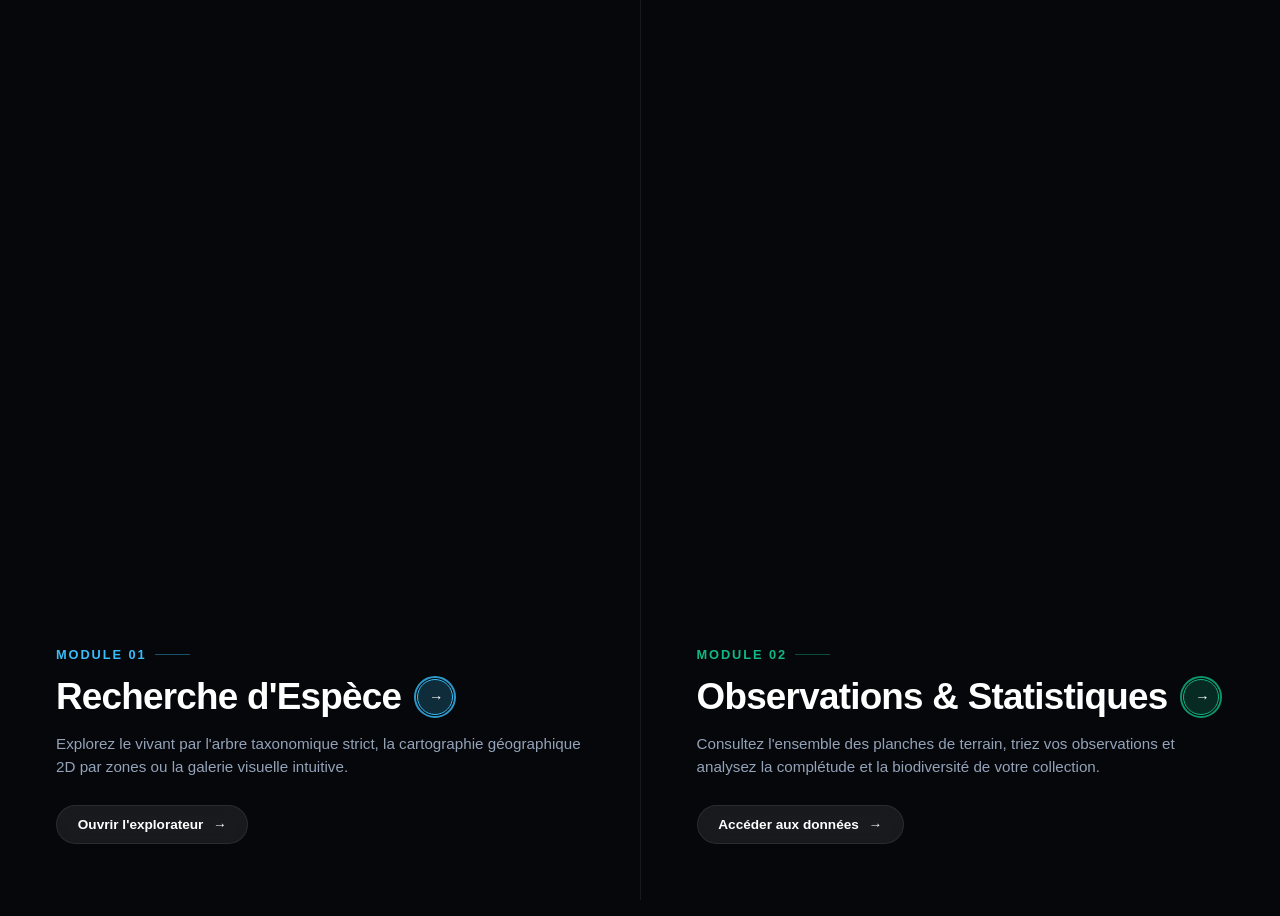
==== testindex.html @ 43d26014 "Create testindex.html" ====
<!DOCTYPE html>
<html lang="fr">
<head>
  <meta charset="UTF-8">
  <meta name="viewport" content="width=device-width, initial-scale=1.0, maximum-scale=1.0, user-scalable=no">
  <title>Observatoire du Vivant • Laboratoire Taxonomique</title>
  <style>
    :root {
      --bg-deep: #05070b;
      --panel-bg: #090e17;
      --card-bg: #101623;
      --border: rgba(255, 255, 255, 0.08);
      --accent-cyan: #38bdf8;
      --accent-emerald: #10b981;
      --accent-amber: #f59e0b;
      --text-main: #f8fafc;
      --text-muted: #94a3b8;
      --text-dim: #64748b;
    }

    * {
      box-sizing: border-box;
      margin: 0;
      padding: 0;
      -webkit-tap-highlight-color: transparent;
    }

    body {
      font-family: -apple-system, BlinkMacSystemFont, "Segoe UI", Roboto, "Helvetica Neue", Arial, sans-serif;
      background: var(--bg-deep);
      color: var(--text-main);
      height: 100vh;
      width: 100vw;
      overflow: hidden;
      position: relative;
    }

    /* ========================================================
       1. ÉCRAN D'ACCUEIL : DOUBLE VOLET SPLIT 50/50
       ======================================================== */
    #homeScreen {
      position: absolute;
      inset: 0;
      display: flex;
      z-index: 10;
      transition: opacity 0.4s ease, transform 0.4s ease;
    }

    #homeScreen.hidden {
      opacity: 0;
      pointer-events: none;
      transform: scale(1.02);
    }

    .home-pane {
      flex: 1;
      position: relative;
      overflow: hidden;
      cursor: pointer;
      display: flex;
      flex-direction: column;
      justify-content: flex-end;
      padding: 3.5rem;
      border-right: 1px solid var(--border);
      transition: flex 0.5s cubic-bezier(0.16, 1, 0.3, 1);
    }

    .home-pane:last-child {
      border-right: none;
    }

    /* Images d'habillage Drive */
    .pane-bg {
      position: absolute;
      inset: 0;
      background-size: cover;
      background-position: center;
      transition: transform 0.7s cubic-bezier(0.16, 1, 0.3, 1), filter 0.4s ease;
      z-index: 1;
      filter: brightness(0.85);
    }

    /* Volet 1 : Recherche d'Espèce */
    #pane1 .pane-bg {
      background-image: url('https://lh3.googleusercontent.com/d/1Qo2Hkm5qesqYP7Hljfv3XfyosM72bFNx');
    }

    /* Volet 2 : Observations & Statistiques */
    #pane2 .pane-bg {
      background-image: url('https://lh3.googleusercontent.com/d/1exkNvAcu4DIDDWbGWusEb9FSPuK87oo_');
    }

    /* Dégradé sombre protecteur pour le texte */
    .pane-overlay {
      position: absolute;
      inset: 0;
      background: linear-gradient(
        180deg,
        rgba(5, 7, 11, 0.15) 0%,
        rgba(5, 7, 11, 0.5) 45%,
        rgba(5, 7, 11, 0.95) 100%
      );
      z-index: 2;
      transition: background 0.35s ease;
    }

    .pane-content {
      position: relative;
      z-index: 3;
      display: flex;
      flex-direction: column;
      gap: 0.85rem;
      max-width: 580px;
    }

    .pane-num {
      font-size: 0.8rem;
      font-weight: 800;
      letter-spacing: 0.15em;
      text-transform: uppercase;
      color: var(--accent-cyan);
      display: inline-flex;
      align-items: center;
      gap: 0.5rem;
    }

    #pane2 .pane-num {
      color: var(--accent-emerald);
    }

    .pane-num::after {
      content: '';
      display: inline-block;
      width: 35px;
      height: 1px;
      background: currentColor;
      opacity: 0.4;
    }

    /* Titre avec bouton pulsant aligné */
    .title-row {
      display: flex;
      align-items: center;
      gap: 1rem;
    }

    .pane-title {
      font-size: 2.3rem;
      font-weight: 800;
      letter-spacing: -0.02em;
      color: #fff;
      line-height: 1.15;
    }

    /* Bouton Pulsant Discret */
    .pulse-btn {
      position: relative;
      width: 36px;
      height: 36px;
      border-radius: 50%;
      background: rgba(56, 189, 248, 0.2);
      border: 1px solid var(--accent-cyan);
      display: flex;
      align-items: center;
      justify-content: center;
      flex-shrink: 0;
      cursor: pointer;
      color: #fff;
      transition: transform 0.2s ease, background 0.2s ease;
    }

    #pane2 .pulse-btn {
      background: rgba(16, 185, 129, 0.2);
      border-color: var(--accent-emerald);
    }

    /* Onde pulsante continue */
    .pulse-btn::before {
      content: '';
      position: absolute;
      inset: -4px;
      border-radius: 50%;
      border: 2px solid var(--accent-cyan);
      opacity: 0.8;
      animation: pulseWave 2.2s cubic-bezier(0.25, 1, 0.5, 1) infinite;
    }

    #pane2 .pulse-btn::before {
      border-color: var(--accent-emerald);
    }

    @keyframes pulseWave {
      0% {
        transform: scale(0.9);
        opacity: 0.8;
      }
      70% {
        transform: scale(1.6);
        opacity: 0;
      }
      100% {
        transform: scale(1.6);
        opacity: 0;
      }
    }

    .pulse-icon {
      font-size: 0.9rem;
      font-weight: bold;
      transform: translateX(1px);
    }

    .pane-desc {
      font-size: 0.95rem;
      color: var(--text-muted);
      line-height: 1.55;
    }

    .pane-cta {
      display: inline-flex;
      align-items: center;
      gap: 0.6rem;
      margin-top: 0.75rem;
      padding: 0.7rem 1.3rem;
      background: rgba(255, 255, 255, 0.08);
      border: 1px solid var(--border);
      border-radius: 30px;
      font-size: 0.85rem;
      font-weight: 600;
      color: #fff;
      backdrop-filter: blur(8px);
      width: fit-content;
      transition: all 0.25s ease;
    }

    /* Effets de survol / interaction */
    @media (hover: hover) {
      .home-pane:hover {
        flex: 1.15;
      }
      .home-pane:hover .pane-bg {
        transform: scale(1.04);
        filter: brightness(1);
      }
      .home-pane:hover .pulse-btn {
        transform: scale(1.1);
        background: var(--accent-cyan);
        color: #03141f;
      }
      #pane2:hover .pulse-btn {
        background: var(--accent-emerald);
        color: #021a10;
      }
      .home-pane:hover .pane-cta {
        background: var(--accent-cyan);
        color: #03141f;
        border-color: var(--accent-cyan);
      }
      #pane2:hover .pane-cta {
        background: var(--accent-emerald);
        color: #021a10;
        border-color: var(--accent-emerald);
      }
    }

    /* ========================================================
       2. MODULES PLEINE PAGE
       ======================================================== */
    .app-module {
      position: absolute;
      inset: 0;
      background: var(--bg-deep);
      z-index: 20;
      display: flex;
      flex-direction: column;
      opacity: 0;
      pointer-events: none;
      transform: translateY(16px);
      transition: opacity 0.35s ease, transform 0.35s ease;
    }

    .app-module.active {
      opacity: 1;
      pointer-events: auto;
      transform: translateY(0);
    }

    .module-topbar {
      height: 62px;
      background: var(--panel-bg);
      border-bottom: 1px solid var(--border);
      display: flex;
      align-items: center;
      justify-content: space-between;
      padding: 0 1.5rem;
      flex-shrink: 0;
    }

    .module-nav-left {
      display: flex;
      align-items: center;
      gap: 1.25rem;
    }

    .btn-back-home {
      display: inline-flex;
      align-items: center;
      gap: 0.5rem;
      background: rgba(255, 255, 255, 0.05);
      border: 1px solid var(--border);
      color: var(--text-main);
      padding: 0.5rem 0.9rem;
      border-radius: 8px;
      font-size: 0.825rem;
      font-weight: 600;
      cursor: pointer;
      transition: background 0.2s, border-color 0.2s;
    }

    .btn-back-home:hover {
      background: rgba(255, 255, 255, 0.1);
      border-color: var(--accent-cyan);
    }

    .module-title {
      font-size: 1rem;
      font-weight: 700;
      color: #fff;
    }

    .module-tabs {
      display: flex;
      background: #05080e;
      border: 1px solid var(--border);
      border-radius: 8px;
      padding: 0.25rem;
      gap: 0.25rem;
    }

    .tab-btn {
      background: transparent;
      border: none;
      color: var(--text-muted);
      padding: 0.45rem 1rem;
      border-radius: 6px;
      font-size: 0.8rem;
      font-weight: 600;
      cursor: pointer;
      transition: all 0.2s ease;
    }

    .tab-btn:hover { color: #fff; }

    .tab-btn.active {
      background: rgba(56, 189, 248, 0.15);
      color: var(--accent-cyan);
    }

    #module2 .tab-btn.active {
      background: rgba(16, 185, 129, 0.15);
      color: var(--accent-emerald);
    }

    .module-view-stack {
      flex: 1;
      position: relative;
      overflow: hidden;
    }

    .module-view {
      position: absolute;
      inset: 0;
      display: none;
      flex-direction: column;
      padding: 2rem;
      overflow-y: auto;
    }

    .module-view.active { display: flex; }

    .view-placeholder {
      display: flex;
      flex-direction: column;
      align-items: center;
      justify-content: center;
      height: 100%;
      color: var(--text-dim);
      gap: 0.75rem;
      text-align: center;
    }

    .view-placeholder h3 {
      font-size: 1.3rem;
      color: var(--text-muted);
      font-weight: 600;
    }

    .view-placeholder p {
      max-width: 480px;
      font-size: 0.85rem;
      line-height: 1.55;
    }

    @media (max-width: 900px) {
      #homeScreen { flex-direction: column; }
      .home-pane {
        border-right: none;
        border-bottom: 1px solid var(--border);
        padding: 2rem;
      }
      .pane-title { font-size: 1.8rem; }
    }
  </style>
</head>
<body>

  <!-- ========================================================
       ACCUEIL : DOUBLE VOLET SPLIT 50/50 AVEC VISUELS DRIVE
       ======================================================== -->
  <div id="homeScreen">
    
    <!-- Volet 1 : Recherche d'Espèce -->
    <div class="home-pane" id="pane1" onclick="openModule('module1')">
      <div class="pane-bg"></div>
      <div class="pane-overlay"></div>
      <div class="pane-content">
        <div class="pane-num">Module 01</div>
        <div class="title-row">
          <h1 class="pane-title">Recherche d'Espèce</h1>
          <div class="pulse-btn" title="Entrer dans le module">
            <span class="pulse-icon">→</span>
          </div>
        </div>
        <p class="pane-desc">Explorez le vivant par l'arbre taxonomique strict, la cartographie géographique 2D par zones ou la galerie visuelle intuitive.</p>
        <div class="pane-cta">
          <span>Ouvrir l'explorateur</span>
          <span>→</span>
        </div>
      </div>
    </div>

    <!-- Volet 2 : Observations & Statistiques -->
    <div class="home-pane" id="pane2" onclick="openModule('module2')">
      <div class="pane-bg"></div>
      <div class="pane-overlay"></div>
      <div class="pane-content">
        <div class="pane-num">Module 02</div>
        <div class="title-row">
          <h1 class="pane-title">Observations & Statistiques</h1>
          <div class="pulse-btn" title="Entrer dans le module">
            <span class="pulse-icon">→</span>
          </div>
        </div>
        <p class="pane-desc">Consultez l'ensemble des planches de terrain, triez vos observations et analysez la complétude et la biodiversité de votre collection.</p>
        <div class="pane-cta">
          <span>Accéder aux données</span>
          <span>→</span>
        </div>
      </div>
    </div>

  </div>

  <!-- ========================================================
       MODULE 1 : RECHERCHE D'ESPÈCES (3 ONGLETS)
       ======================================================== -->
  <div class="app-module" id="module1">
    <div class="module-topbar">
      <div class="module-nav-left">
        <button class="btn-back-home" onclick="backToHome()">← Accueil</button>
        <div class="module-title">Recherche d'Espèce</div>
      </div>

      <div class="module-tabs">
        <button class="tab-btn active" onclick="switchModuleTab('module1', 0)">1. Recherche Expert</button>
        <button class="tab-btn" onclick="switchModuleTab('module1', 1)">2. Géographie 2D</button>
        <button class="tab-btn" onclick="switchModuleTab('module1', 2)">3. Recherche Visuelle</button>
      </div>
    </div>

    <div class="module-view-stack">
      <div class="module-view active" id="view1-0">
        <div class="view-placeholder">
          <h3>Onglet 1 : Recherche Expert Cladistique</h3>
          <p>Arbre taxonomique strict sans artifice, affichant les binômes latins avec noms vernaculaires et compteurs d'espèces.</p>
        </div>
      </div>

      <div class="module-view" id="view1-1">
        <div class="view-placeholder">
          <h3>Onglet 2 : Recherche Géographique 2D</h3>
          <p>Carte interactive avec clusters colorés d'un côté et vignettes des espèces observées de l'autre.</p>
        </div>
      </div>

      <div class="module-view" id="view1-2">
        <div class="view-placeholder">
          <h3>Onglet 3 : Recherche par Images</h3>
          <p>Navigation simplifiée par grands groupes illustrés sans jargon technique.</p>
        </div>
      </div>
    </div>
  </div>

  <!-- ========================================================
       MODULE 2 : OBSERVATIONS & STATISTIQUES (2 ONGLETS)
       ======================================================== -->
  <div class="app-module" id="module2">
    <div class="module-topbar">
      <div class="module-nav-left">
        <button class="btn-back-home" onclick="backToHome()">← Accueil</button>
        <div class="module-title">Observations & Statistiques</div>
      </div>

      <div class="module-tabs">
        <button class="tab-btn active" onclick="switchModuleTab('module2', 0)">Observations</button>
        <button class="tab-btn" onclick="switchModuleTab('module2', 1)">Statistiques & Ratios</button>
      </div>
    </div>

    <div class="module-view-stack">
      <div class="module-view active" id="view2-0">
        <div class="view-placeholder">
          <h3>Onglet 1 : Mosaïque des Observations</h3>
          <p>Toutes les observations de terrain avec options de tri chronologique et alphabétique.</p>
        </div>
      </div>

      <div class="module-view" id="view2-1">
        <div class="view-placeholder">
          <h3>Onglet 2 : Statistiques & Analyses</h3>
          <p>Tableau de bord d'analyse, représentativité des taxons et couverture des stations.</p>
        </div>
      </div>
    </div>
  </div>

  <script>
    let globalSpeciesData = null;

    fetch('data.json')
      .then(res => res.json())
      .then(data => {
        globalSpeciesData = data;
        console.log(`Données prêtes en tâche de fond : ${data.length} taxons.`);
      })
      .catch(err => {
        console.warn('data.json...', err);
      });

    function openModule(moduleId) {
      document.getElementById('homeScreen').classList.add('hidden');
      document.getElementById(moduleId).classList.add('active');
    }

    function backToHome() {
      document.querySelectorAll('.app-module').forEach(m => m.classList.remove('active'));
      document.getElementById('homeScreen').classList.remove('hidden');
    }

    function switchModuleTab(moduleId, tabIndex) {
      const module = document.getElementById(moduleId);
      
      const tabs = module.querySelectorAll('.tab-btn');
      tabs.forEach((tab, idx) => {
        tab.classList.toggle('active', idx === tabIndex);
      });

      const views = module.querySelectorAll('.module-view');
      views.forEach((view, idx) => {
        view.classList.toggle('active', idx === tabIndex);
      });
    }
  </script>
</body>
</html>
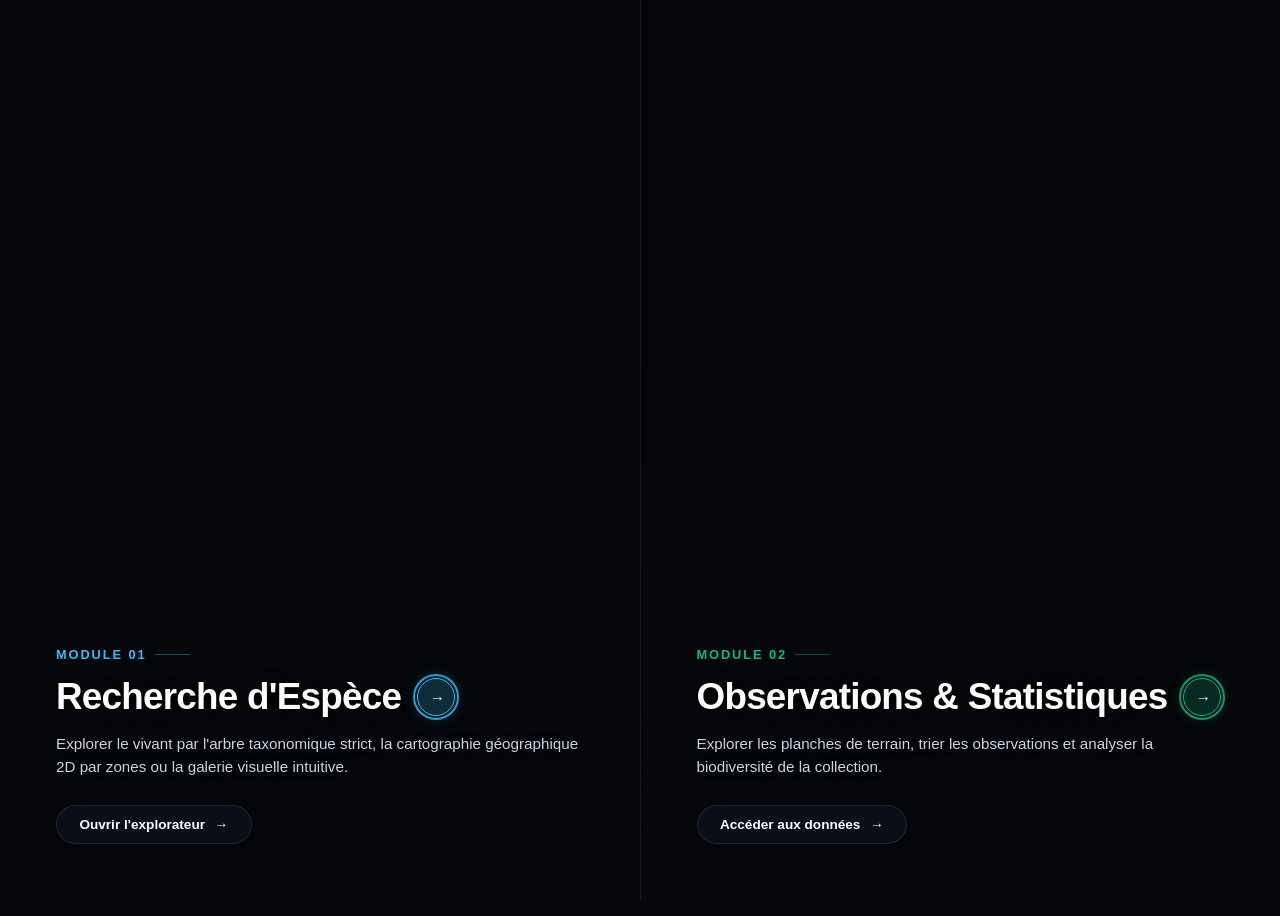
==== commit cc080670: "Update testindex.html" ====
--- a/testindex.html
+++ b/testindex.html
@@ -9,13 +9,14 @@
       --bg-deep: #05070b;
       --panel-bg: #090e17;
       --card-bg: #101623;
-      --border: rgba(255, 255, 255, 0.08);
+      --card-hover: #162032;
+      --border: rgba(255, 255, 255, 0.09);
+      --border-focus: #38bdf8;
       --accent-cyan: #38bdf8;
       --accent-emerald: #10b981;
-      --accent-amber: #f59e0b;
       --text-main: #f8fafc;
-      --text-muted: #94a3b8;
-      --text-dim: #64748b;
+      --text-muted: #cbd5e1;
+      --text-dim: #94a3b8;
     }
 
     * {
@@ -36,7 +37,7 @@
     }
 
     /* ========================================================
-       1. ÉCRAN D'ACCUEIL : DOUBLE VOLET SPLIT 50/50
+       ACCUEIL : DOUBLE VOLET SPLIT 50/50 IMMERSIF
        ======================================================== */
     #homeScreen {
       position: absolute;
@@ -44,6 +45,7 @@
       display: flex;
       z-index: 10;
       transition: opacity 0.4s ease, transform 0.4s ease;
+      background: #020306;
     }
 
     #homeScreen.hidden {
@@ -69,36 +71,33 @@
       border-right: none;
     }
 
-    /* Images d'habillage Drive */
     .pane-bg {
       position: absolute;
       inset: 0;
       background-size: cover;
-      background-position: center;
+      background-position: center center;
       transition: transform 0.7s cubic-bezier(0.16, 1, 0.3, 1), filter 0.4s ease;
       z-index: 1;
-      filter: brightness(0.85);
-    }
-
-    /* Volet 1 : Recherche d'Espèce */
+      filter: brightness(0.9);
+    }
+
     #pane1 .pane-bg {
-      background-image: url('https://lh3.googleusercontent.com/d/1Qo2Hkm5qesqYP7Hljfv3XfyosM72bFNx');
-    }
-
-    /* Volet 2 : Observations & Statistiques */
+      background-image: url('https://lh3.googleusercontent.com/d/1J9Aoq3Fy_pQBz6_B-zi_Bj0YCGzywmQy');
+    }
+
     #pane2 .pane-bg {
-      background-image: url('https://lh3.googleusercontent.com/d/1exkNvAcu4DIDDWbGWusEb9FSPuK87oo_');
-    }
-
-    /* Dégradé sombre protecteur pour le texte */
+      background-image: url('https://lh3.googleusercontent.com/d/1CNPoOIwnobaVzafiIXPdmcoYt2LRViWt');
+    }
+
     .pane-overlay {
       position: absolute;
       inset: 0;
       background: linear-gradient(
         180deg,
-        rgba(5, 7, 11, 0.15) 0%,
-        rgba(5, 7, 11, 0.5) 45%,
-        rgba(5, 7, 11, 0.95) 100%
+        rgba(5, 7, 11, 0.1) 0%,
+        rgba(5, 7, 11, 0.35) 40%,
+        rgba(5, 7, 11, 0.85) 75%,
+        rgba(5, 7, 11, 0.98) 100%
       );
       z-index: 2;
       transition: background 0.35s ease;
@@ -137,7 +136,6 @@
       opacity: 0.4;
     }
 
-    /* Titre avec bouton pulsant aligné */
     .title-row {
       display: flex;
       align-items: center;
@@ -150,13 +148,13 @@
       letter-spacing: -0.02em;
       color: #fff;
       line-height: 1.15;
-    }
-
-    /* Bouton Pulsant Discret */
+      text-shadow: 0 4px 18px rgba(0, 0, 0, 0.8);
+    }
+
     .pulse-btn {
       position: relative;
-      width: 36px;
-      height: 36px;
+      width: 38px;
+      height: 38px;
       border-radius: 50%;
       background: rgba(56, 189, 248, 0.2);
       border: 1px solid var(--accent-cyan);
@@ -164,21 +162,21 @@
       align-items: center;
       justify-content: center;
       flex-shrink: 0;
-      cursor: pointer;
       color: #fff;
       transition: transform 0.2s ease, background 0.2s ease;
+      box-shadow: 0 0 15px rgba(56, 189, 248, 0.3);
     }
 
     #pane2 .pulse-btn {
       background: rgba(16, 185, 129, 0.2);
       border-color: var(--accent-emerald);
-    }
-
-    /* Onde pulsante continue */
+      box-shadow: 0 0 15px rgba(16, 185, 129, 0.3);
+    }
+
     .pulse-btn::before {
       content: '';
       position: absolute;
-      inset: -4px;
+      inset: -5px;
       border-radius: 50%;
       border: 2px solid var(--accent-cyan);
       opacity: 0.8;
@@ -190,22 +188,13 @@
     }
 
     @keyframes pulseWave {
-      0% {
-        transform: scale(0.9);
-        opacity: 0.8;
-      }
-      70% {
-        transform: scale(1.6);
-        opacity: 0;
-      }
-      100% {
-        transform: scale(1.6);
-        opacity: 0;
-      }
+      0% { transform: scale(0.9); opacity: 0.85; }
+      70% { transform: scale(1.6); opacity: 0; }
+      100% { transform: scale(1.6); opacity: 0; }
     }
 
     .pulse-icon {
-      font-size: 0.9rem;
+      font-size: 0.95rem;
       font-weight: bold;
       transform: translateX(1px);
     }
@@ -214,6 +203,7 @@
       font-size: 0.95rem;
       color: var(--text-muted);
       line-height: 1.55;
+      text-shadow: 0 2px 8px rgba(0, 0, 0, 0.7);
     }
 
     .pane-cta {
@@ -221,50 +211,30 @@
       align-items: center;
       gap: 0.6rem;
       margin-top: 0.75rem;
-      padding: 0.7rem 1.3rem;
-      background: rgba(255, 255, 255, 0.08);
+      padding: 0.7rem 1.4rem;
+      background: rgba(13, 18, 28, 0.75);
       border: 1px solid var(--border);
       border-radius: 30px;
       font-size: 0.85rem;
       font-weight: 600;
       color: #fff;
-      backdrop-filter: blur(8px);
+      backdrop-filter: blur(10px);
       width: fit-content;
       transition: all 0.25s ease;
-    }
-
-    /* Effets de survol / interaction */
+      box-shadow: 0 8px 24px rgba(0, 0, 0, 0.5);
+    }
+
     @media (hover: hover) {
-      .home-pane:hover {
-        flex: 1.15;
-      }
-      .home-pane:hover .pane-bg {
-        transform: scale(1.04);
-        filter: brightness(1);
-      }
-      .home-pane:hover .pulse-btn {
-        transform: scale(1.1);
-        background: var(--accent-cyan);
-        color: #03141f;
-      }
-      #pane2:hover .pulse-btn {
-        background: var(--accent-emerald);
-        color: #021a10;
-      }
-      .home-pane:hover .pane-cta {
-        background: var(--accent-cyan);
-        color: #03141f;
-        border-color: var(--accent-cyan);
-      }
-      #pane2:hover .pane-cta {
-        background: var(--accent-emerald);
-        color: #021a10;
-        border-color: var(--accent-emerald);
-      }
+      .home-pane:hover { flex: 1.15; }
+      .home-pane:hover .pane-bg { transform: scale(1.04); filter: brightness(1.05); }
+      .home-pane:hover .pulse-btn { transform: scale(1.1); background: var(--accent-cyan); color: #03141f; }
+      #pane2:hover .pulse-btn { background: var(--accent-emerald); color: #021a10; }
+      .home-pane:hover .pane-cta { background: var(--accent-cyan); color: #03141f; border-color: var(--accent-cyan); }
+      #pane2:hover .pane-cta { background: var(--accent-emerald); color: #021a10; border-color: var(--accent-emerald); }
     }
 
     /* ========================================================
-       2. MODULES PLEINE PAGE
+       MODULES PLEINE PAGE
        ======================================================== */
     .app-module {
       position: absolute;
@@ -372,11 +342,337 @@
       inset: 0;
       display: none;
       flex-direction: column;
-      padding: 2rem;
+      overflow: hidden;
+    }
+
+    .module-view.active { display: flex; }
+
+    /* ========================================================
+       MODULE 1 - ONGLET 1 : RECHERCHE EXPERT CLADISTIQUE
+       ======================================================== */
+    .expert-workspace {
+      flex: 1;
+      display: flex;
+      height: 100%;
+      overflow: hidden;
+    }
+
+    .expert-tree-pane {
+      width: 440px;
+      background: #080c14;
+      border-right: 1px solid var(--border);
+      display: flex;
+      flex-direction: column;
+      flex-shrink: 0;
+    }
+
+    .tree-filter-bar {
+      padding: 0.85rem 1rem;
+      background: #0b101a;
+      border-bottom: 1px solid var(--border);
+      display: flex;
+      flex-direction: column;
+      gap: 0.5rem;
+    }
+
+    .tree-search-input {
+      width: 100%;
+      background: #05070c;
+      border: 1px solid var(--border);
+      border-radius: 6px;
+      padding: 0.5rem 0.75rem;
+      color: var(--text-main);
+      font-size: 0.825rem;
+      outline: none;
+    }
+
+    .tree-search-input:focus {
+      border-color: var(--border-focus);
+    }
+
+    .tree-stats-row {
+      display: flex;
+      justify-content: space-between;
+      align-items: center;
+      font-size: 0.725rem;
+      color: var(--text-dim);
+    }
+
+    .expert-tree-scroll {
+      flex: 1;
       overflow-y: auto;
-    }
-
-    .module-view.active { display: flex; }
+      padding: 0.75rem 0.5rem;
+      font-size: 0.825rem;
+    }
+
+    .taxo-node {
+      margin-bottom: 0.15rem;
+    }
+
+    .taxo-label {
+      display: flex;
+      align-items: center;
+      justify-content: space-between;
+      padding: 0.35rem 0.55rem;
+      border-radius: 6px;
+      cursor: pointer;
+      user-select: none;
+      transition: background 0.15s, color 0.15s;
+    }
+
+    .taxo-label:hover {
+      background: rgba(255, 255, 255, 0.04);
+      color: #fff;
+    }
+
+    .taxo-label.active {
+      background: rgba(56, 189, 248, 0.15);
+      color: var(--accent-cyan);
+      font-weight: 600;
+    }
+
+    .taxo-names {
+      display: flex;
+      align-items: baseline;
+      gap: 0.45rem;
+      overflow: hidden;
+      text-overflow: ellipsis;
+      white-space: nowrap;
+    }
+
+    .taxo-latin {
+      font-style: italic;
+      font-weight: 600;
+    }
+
+    .taxo-vern {
+      font-size: 0.75rem;
+      color: var(--text-dim);
+      font-style: normal;
+    }
+
+    .taxo-badge {
+      font-size: 0.7rem;
+      background: #04060a;
+      border: 1px solid var(--border);
+      padding: 0.1rem 0.4rem;
+      border-radius: 4px;
+      color: var(--text-muted);
+      font-weight: 600;
+      flex-shrink: 0;
+    }
+
+    .taxo-children {
+      margin-left: 0.9rem;
+      border-left: 1px dashed rgba(255, 255, 255, 0.1);
+      padding-left: 0.35rem;
+      display: none;
+    }
+
+    .taxo-children.open {
+      display: block;
+    }
+
+    /* Volet droit : Résultats d'espèces */
+    .expert-results-pane {
+      flex: 1;
+      display: flex;
+      flex-direction: column;
+      background: #06080e;
+      overflow: hidden;
+    }
+
+    .results-subbar {
+      height: 48px;
+      background: #090e17;
+      border-bottom: 1px solid var(--border);
+      display: flex;
+      align-items: center;
+      justify-content: space-between;
+      padding: 0 1.25rem;
+      font-size: 0.8rem;
+    }
+
+    .view-switchers {
+      display: flex;
+      background: #04060a;
+      border: 1px solid var(--border);
+      border-radius: 6px;
+      padding: 0.15rem;
+      gap: 0.15rem;
+    }
+
+    .btn-view-toggle {
+      background: transparent;
+      border: none;
+      color: var(--text-dim);
+      padding: 0.25rem 0.6rem;
+      border-radius: 4px;
+      font-size: 0.75rem;
+      font-weight: 600;
+      cursor: pointer;
+    }
+
+    .btn-view-toggle.active {
+      background: rgba(56, 189, 248, 0.15);
+      color: var(--accent-cyan);
+    }
+
+    /* Conteneur dynamique (Liste vs Galerie) */
+    .results-content-wrap {
+      flex: 1;
+      overflow-y: auto;
+      padding: 1rem 1.25rem;
+    }
+
+    /* 1. Mode Liste */
+    .results-list-mode {
+      display: flex;
+      flex-direction: column;
+      gap: 0.5rem;
+    }
+
+    .species-row {
+      background: var(--card-bg);
+      border: 1px solid var(--border);
+      border-radius: 8px;
+      padding: 0.6rem 0.85rem;
+      display: flex;
+      align-items: center;
+      justify-content: space-between;
+      cursor: pointer;
+      transition: background 0.15s, border-color 0.15s, transform 0.1s;
+    }
+
+    .species-row:hover {
+      background: var(--card-hover);
+      border-color: var(--accent-cyan);
+      transform: translateX(3px);
+    }
+
+    .species-left {
+      display: flex;
+      align-items: center;
+      gap: 0.85rem;
+      overflow: hidden;
+    }
+
+    .species-mini-thumb {
+      width: 44px;
+      height: 44px;
+      border-radius: 6px;
+      background: #020408;
+      object-fit: cover;
+      border: 1px solid var(--border);
+      flex-shrink: 0;
+    }
+
+    .species-text {
+      display: flex;
+      flex-direction: column;
+      gap: 0.15rem;
+      overflow: hidden;
+    }
+
+    .species-latin {
+      font-style: italic;
+      font-size: 0.9rem;
+      font-weight: 700;
+      color: #fff;
+      white-space: nowrap;
+      overflow: hidden;
+      text-overflow: ellipsis;
+    }
+
+    .species-vernacular {
+      font-size: 0.75rem;
+      color: var(--text-dim);
+      white-space: nowrap;
+      overflow: hidden;
+      text-overflow: ellipsis;
+    }
+
+    .btn-open-fiche {
+      background: rgba(56, 189, 248, 0.12);
+      border: 1px solid rgba(56, 189, 248, 0.35);
+      color: var(--accent-cyan);
+      padding: 0.35rem 0.75rem;
+      border-radius: 6px;
+      font-size: 0.75rem;
+      font-weight: 600;
+      flex-shrink: 0;
+    }
+
+    /* 2. Mode Galerie Miniatures */
+    .results-gallery-mode {
+      display: grid;
+      grid-template-columns: repeat(auto-fill, minmax(170px, 1fr));
+      gap: 0.85rem;
+    }
+
+    .gallery-card {
+      background: var(--card-bg);
+      border: 1px solid var(--border);
+      border-radius: 8px;
+      overflow: hidden;
+      cursor: pointer;
+      position: relative;
+      aspect-ratio: 1/1;
+      display: flex;
+      flex-direction: column;
+      justify-content: flex-end;
+      transition: transform 0.15s, border-color 0.15s, box-shadow 0.15s;
+    }
+
+    .gallery-card:hover {
+      transform: translateY(-2px);
+      border-color: var(--accent-cyan);
+      box-shadow: 0 8px 20px rgba(0,0,0,0.5);
+    }
+
+    .gallery-photo {
+      position: absolute;
+      inset: 0;
+      width: 100%;
+      height: 100%;
+      object-fit: cover;
+      background: #020408;
+    }
+
+    .gallery-overlay {
+      position: absolute;
+      inset: 0;
+      background: linear-gradient(180deg, transparent 40%, rgba(5, 7, 11, 0.85) 80%, rgba(5, 7, 11, 0.98) 100%);
+      z-index: 2;
+    }
+
+    .gallery-text {
+      position: relative;
+      z-index: 3;
+      padding: 0.6rem;
+      display: flex;
+      flex-direction: column;
+      gap: 0.1rem;
+    }
+
+    .gallery-latin {
+      font-size: 0.78rem;
+      font-weight: 700;
+      font-style: italic;
+      color: #fff;
+      white-space: nowrap;
+      overflow: hidden;
+      text-overflow: ellipsis;
+      text-shadow: 0 2px 4px rgba(0,0,0,0.8);
+    }
+
+    .gallery-vern {
+      font-size: 0.68rem;
+      color: var(--accent-cyan);
+      white-space: nowrap;
+      overflow: hidden;
+      text-overflow: ellipsis;
+    }
 
     .view-placeholder {
       display: flex;
@@ -409,14 +705,14 @@
         padding: 2rem;
       }
       .pane-title { font-size: 1.8rem; }
+      .expert-workspace { flex-direction: column; }
+      .expert-tree-pane { width: 100%; height: 42%; }
     }
   </style>
 </head>
 <body>
 
-  <!-- ========================================================
-       ACCUEIL : DOUBLE VOLET SPLIT 50/50 AVEC VISUELS DRIVE
-       ======================================================== -->
+  <!-- ACCUEIL : DOUBLE VOLET SPLIT 50/50 IMMERSIF -->
   <div id="homeScreen">
     
     <!-- Volet 1 : Recherche d'Espèce -->
@@ -431,7 +727,7 @@
             <span class="pulse-icon">→</span>
           </div>
         </div>
-        <p class="pane-desc">Explorez le vivant par l'arbre taxonomique strict, la cartographie géographique 2D par zones ou la galerie visuelle intuitive.</p>
+        <p class="pane-desc">Explorer le vivant par l'arbre taxonomique strict, la cartographie géographique 2D par zones ou la galerie visuelle intuitive.</p>
         <div class="pane-cta">
           <span>Ouvrir l'explorateur</span>
           <span>→</span>
@@ -451,7 +747,7 @@
             <span class="pulse-icon">→</span>
           </div>
         </div>
-        <p class="pane-desc">Consultez l'ensemble des planches de terrain, triez vos observations et analysez la complétude et la biodiversité de votre collection.</p>
+        <p class="pane-desc">Explorer les planches de terrain, trier les observations et analyser la biodiversité de la collection.</p>
         <div class="pane-cta">
           <span>Accéder aux données</span>
           <span>→</span>
@@ -461,9 +757,7 @@
 
   </div>
 
-  <!-- ========================================================
-       MODULE 1 : RECHERCHE D'ESPÈCES (3 ONGLETS)
-       ======================================================== -->
+  <!-- MODULE 1 : RECHERCHE D'ESPÈCES (3 ONGLETS) -->
   <div class="app-module" id="module1">
     <div class="module-topbar">
       <div class="module-nav-left">
@@ -479,32 +773,63 @@
     </div>
 
     <div class="module-view-stack">
+      <!-- Vue 1.1 : Recherche Expert Cladistique Active -->
       <div class="module-view active" id="view1-0">
-        <div class="view-placeholder">
-          <h3>Onglet 1 : Recherche Expert Cladistique</h3>
-          <p>Arbre taxonomique strict sans artifice, affichant les binômes latins avec noms vernaculaires et compteurs d'espèces.</p>
+        <div class="expert-workspace">
+          
+          <!-- Volet gauche de l'arbre cladistique complet -->
+          <div class="expert-tree-pane">
+            <div class="tree-filter-bar">
+              <input type="text" id="expertTreeSearch" class="tree-search-input" placeholder="Rechercher (latin, français, famille, genre)..." />
+              <div class="tree-stats-row">
+                <span id="treeStatusLabel">Arbre complet (Règne à Espèce)</span>
+                <span id="treeTotalCount" style="color: var(--accent-cyan); font-weight: 700;">—</span>
+              </div>
+            </div>
+            <div class="expert-tree-scroll" id="expertTreeContainer">
+              <!-- Nœuds construits dynamiquement jusqu'à l'espèce -->
+            </div>
+          </div>
+
+          <!-- Volet droit des espèces associées -->
+          <div class="expert-results-pane">
+            <div class="results-subbar">
+              <div id="resultsFilterTitle" style="color: var(--text-muted); font-weight: 600;">Sélectionnez une branche dans l'arbre</div>
+              <div style="display: flex; gap: 0.75rem; align-items: center;">
+                <span id="resultsCountBadge" style="color: var(--text-dim); font-size: 0.75rem;">0 espèce</span>
+                <div class="view-switchers">
+                  <button class="btn-view-toggle active" id="btnViewList" onclick="setResultsViewMode('list')">≡ Liste</button>
+                  <button class="btn-view-toggle" id="btnViewGallery" onclick="setResultsViewMode('gallery')">⊞ Galerie</button>
+                </div>
+              </div>
+            </div>
+            <div class="results-content-wrap" id="expertResultsWrapper">
+              <!-- Rendu dynamique Liste ou Galerie sans tag Drive -->
+            </div>
+          </div>
+
         </div>
       </div>
 
+      <!-- Vue 1.2 : Géographie 2D -->
       <div class="module-view" id="view1-1">
         <div class="view-placeholder">
           <h3>Onglet 2 : Recherche Géographique 2D</h3>
-          <p>Carte interactive avec clusters colorés d'un côté et vignettes des espèces observées de l'autre.</p>
+          <p>Carte interactive par clusters colorés (mammifères, oiseaux, insectes...) scindée avec les vignettes d'espèces.</p>
         </div>
       </div>
 
+      <!-- Vue 1.3 : Recherche Visuelle -->
       <div class="module-view" id="view1-2">
         <div class="view-placeholder">
           <h3>Onglet 3 : Recherche par Images</h3>
-          <p>Navigation simplifiée par grands groupes illustrés sans jargon technique.</p>
+          <p>Navigation simplifiée par grands groupes illustrés pour les débutants (Mammifères → Félins...).</p>
         </div>
       </div>
     </div>
   </div>
 
-  <!-- ========================================================
-       MODULE 2 : OBSERVATIONS & STATISTIQUES (2 ONGLETS)
-       ======================================================== -->
+  <!-- MODULE 2 : OBSERVATIONS & STATISTIQUES (2 ONGLETS) -->
   <div class="app-module" id="module2">
     <div class="module-topbar">
       <div class="module-nav-left">
@@ -522,14 +847,14 @@
       <div class="module-view active" id="view2-0">
         <div class="view-placeholder">
           <h3>Onglet 1 : Mosaïque des Observations</h3>
-          <p>Toutes les observations de terrain avec options de tri chronologique et alphabétique.</p>
+          <p>Ensemble des observations de terrain avec tri chronologique et alphabétique.</p>
         </div>
       </div>
 
       <div class="module-view" id="view2-1">
         <div class="view-placeholder">
           <h3>Onglet 2 : Statistiques & Analyses</h3>
-          <p>Tableau de bord d'analyse, représentativité des taxons et couverture des stations.</p>
+          <p>Tableau de bord d'analyse de biodiversité et ratios de taxonomie.</p>
         </div>
       </div>
     </div>
@@ -537,16 +862,40 @@
 
   <script>
     let globalSpeciesData = null;
+    let expertCurrentSelection = { rank: null, value: null };
+    let currentResultsList = [];
+    let resultsViewMode = 'list'; // 'list' ou 'gallery'
+
+    const vernMap = {
+      'Animalia': 'Animaux',
+      'Plantae': 'Végétaux',
+      'Fungi': 'Champignons',
+      'Arthropoda': 'Arthropodes',
+      'Chordata': 'Chordés',
+      'Mollusca': 'Mollusques',
+      'Insecta': 'Insectes',
+      'Arachnida': 'Arachnides',
+      'Aves': 'Oiseaux',
+      'Mammalia': 'Mammifères',
+      'Reptilia': 'Reptiles',
+      'Amphibia': 'Amphibiens',
+      'Lepidoptera': 'Papillons',
+      'Coleoptera': 'Coléoptères',
+      'Araneae': 'Araignées',
+      'Odonata': 'Libellules & Demoiselles',
+      'Hymenoptera': 'Abeilles, Guêpes & Fourmis',
+      'Diptera': 'Mouches & Moustiques',
+      'Hemiptera': 'Punaises & Cigales'
+    };
 
     fetch('data.json')
       .then(res => res.json())
       .then(data => {
         globalSpeciesData = data;
-        console.log(`Données prêtes en tâche de fond : ${data.length} taxons.`);
+        document.getElementById('treeTotalCount').innerText = `${data.length.toLocaleString('fr-FR')} espèces`;
+        initDeepExpertTree();
       })
-      .catch(err => {
-        console.warn('data.json...', err);
-      });
+      .catch(err => console.warn('data.json...', err));
 
     function openModule(moduleId) {
       document.getElementById('homeScreen').classList.add('hidden');
@@ -560,17 +909,238 @@
 
     function switchModuleTab(moduleId, tabIndex) {
       const module = document.getElementById(moduleId);
-      
       const tabs = module.querySelectorAll('.tab-btn');
-      tabs.forEach((tab, idx) => {
-        tab.classList.toggle('active', idx === tabIndex);
+      tabs.forEach((tab, idx) => tab.classList.toggle('active', idx === tabIndex));
+      const views = module.querySelectorAll('.module-view');
+      views.forEach((view, idx) => view.classList.toggle('active', idx === tabIndex));
+    }
+
+    // ========================================================
+    // ARBRE EXPERT EN PROFONDEUR : RÈGNE JUSQU'À L'ESPÈCE
+    // ========================================================
+    function initDeepExpertTree() {
+      if (!globalSpeciesData) return;
+      const treeContainer = document.getElementById('expertTreeContainer');
+      treeContainer.innerHTML = '';
+
+      // Compteurs au niveau Règne
+      const kingdoms = {};
+      globalSpeciesData.forEach(sp => {
+        const k = sp.taxonomy.kingdom || 'Incertae sedis';
+        kingdoms[k] = (kingdoms[k] || 0) + 1;
       });
 
-      const views = module.querySelectorAll('.module-view');
-      views.forEach((view, idx) => {
-        view.classList.toggle('active', idx === tabIndex);
+      const fragment = document.createDocumentFragment();
+
+      Object.keys(kingdoms).sort().forEach(k => {
+        const node = createDynamicNode('kingdom', k, kingdoms[k], { kingdom: k });
+        fragment.appendChild(node);
       });
-    }
+
+      treeContainer.appendChild(fragment);
+      renderExpertResults(null, null);
+    }
+
+    // Création paresseuse des nœuds pour soulager le CPU sur iPad
+    function createDynamicNode(rank, name, count, pathContext) {
+      const div = document.createElement('div');
+      div.className = 'taxo-node';
+
+      const label = document.createElement('div');
+      label.className = 'taxo-label';
+      label.innerHTML = `
+        <div class="taxo-names">
+          <span class="taxo-latin">${name}</span>
+          <span class="taxo-vern">${vernMap[name] || ''}</span>
+        </div>
+        <span class="taxo-badge">${count}</span>
+      `;
+
+      const children = document.createElement('div');
+      children.className = 'taxo-children';
+      let isLoaded = false;
+
+      label.onclick = (e) => {
+        e.stopPropagation();
+        highlightLabel(label);
+        renderExpertResults(rank, name, pathContext);
+
+        // Si c'est l'espèce, on ne descend plus
+        if (rank === 'species') return;
+
+        // Chargement à la demande de l'étage suivant
+        if (!isLoaded) {
+          loadNextRankChildren(rank, pathContext, children);
+          isLoaded = true;
+        }
+
+        children.classList.toggle('open');
+      };
+
+      div.appendChild(label);
+      div.appendChild(children);
+      return div;
+    }
+
+    function loadNextRankChildren(currentRank, pathContext, container) {
+      const rankOrder = ['kingdom', 'phylum', 'class', 'order', 'family', 'genus', 'species'];
+      const nextIdx = rankOrder.indexOf(currentRank) + 1;
+      if (nextIdx >= rankOrder.length) return;
+      const nextRank = rankOrder[nextIdx];
+
+      // Filtrer les spécimens sous le contexte parent
+      let scoped = globalSpeciesData;
+      for (const k in pathContext) {
+        if (k === 'species') scoped = scoped.filter(s => s.scientific_name === pathContext[k]);
+        else scoped = scoped.filter(s => s.taxonomy[k] === pathContext[k]);
+      }
+
+      // Regrouper par le rang suivant
+      const groups = {};
+      scoped.forEach(sp => {
+        let val = '';
+        if (nextRank === 'species') {
+          val = sp.scientific_name;
+        } else {
+          val = sp.taxonomy[nextRank] || `${nextRank} indét.`;
+        }
+        groups[val] = (groups[val] || 0) + 1;
+      });
+
+      const fragment = document.createDocumentFragment();
+      Object.keys(groups).sort().forEach(subName => {
+        const subContext = { ...pathContext, [nextRank]: subName };
+        const childNode = createDynamicNode(nextRank, subName, groups[subName], subContext);
+        fragment.appendChild(childNode);
+      });
+
+      container.appendChild(fragment);
+    }
+
+    function highlightLabel(labelEl) {
+      document.querySelectorAll('.taxo-label').forEach(l => l.classList.remove('active'));
+      labelEl.classList.add('active');
+    }
+
+    // ========================================================
+    // AFFICHAGE DES RÉSULTATS (LISTE OU GALERIE)
+    // ========================================================
+    function setResultsViewMode(mode) {
+      resultsViewMode = mode;
+      document.getElementById('btnViewList').classList.toggle('active', mode === 'list');
+      document.getElementById('btnViewGallery').classList.toggle('active', mode === 'gallery');
+      renderResultsDOM();
+    }
+
+    function renderExpertResults(rank, value, pathContext) {
+      if (!globalSpeciesData) return;
+      expertCurrentSelection = { rank, value, pathContext };
+
+      if (rank && value) {
+        let filtered = globalSpeciesData;
+        if (pathContext) {
+          for (const k in pathContext) {
+            if (k === 'species') filtered = filtered.filter(s => s.scientific_name === pathContext[k]);
+            else filtered = filtered.filter(s => s.taxonomy[k] === pathContext[k]);
+          }
+        } else {
+          if (rank === 'species') filtered = filtered.filter(s => s.scientific_name === value);
+          else filtered = filtered.filter(s => s.taxonomy[rank] === value);
+        }
+        currentResultsList = filtered;
+        document.getElementById('resultsFilterTitle').innerText = `${rank.toUpperCase()} : ${value} ${vernMap[value] ? '(' + vernMap[value] + ')' : ''}`;
+      } else {
+        currentResultsList = globalSpeciesData;
+        document.getElementById('resultsFilterTitle').innerText = 'Ensemble des espèces répertoriées';
+      }
+
+      document.getElementById('resultsCountBadge').innerText = `${currentResultsList.length.toLocaleString('fr-FR')} espèce(s)`;
+      renderResultsDOM();
+    }
+
+    function renderResultsDOM() {
+      const container = document.getElementById('expertResultsWrapper');
+      container.innerHTML = '';
+
+      const slice = currentResultsList.slice(0, 100);
+      const fragment = document.createDocumentFragment();
+
+      if (resultsViewMode === 'list') {
+        const listDiv = document.createElement('div');
+        listDiv.className = 'results-list-mode';
+
+        slice.forEach(sp => {
+          const row = document.createElement('div');
+          row.className = 'species-row';
+          row.onclick = () => alert(`Super-Fiche bientôt active pour : ${sp.scientific_name}`);
+
+          const thumb = sp.photo_url || 'https://via.placeholder.com/80x80/080c14/475569?text=?';
+
+          row.innerHTML = `
+            <div class="species-left">
+              <img class="species-mini-thumb" src="${thumb}" alt="${sp.scientific_name}" loading="lazy" />
+              <div class="species-text">
+                <span class="species-latin">${sp.scientific_name}</span>
+                <span class="species-vernacular">${sp.common_name || sp.taxonomy.family || 'Taxon validé'}</span>
+              </div>
+            </div>
+            <button class="btn-open-fiche">Fiche</button>
+          `;
+          listDiv.appendChild(row);
+        });
+        fragment.appendChild(listDiv);
+      } else {
+        // Mode Galerie Miniatures
+        const galleryDiv = document.createElement('div');
+        galleryDiv.className = 'results-gallery-mode';
+
+        slice.forEach(sp => {
+          const card = document.createElement('div');
+          card.className = 'gallery-card';
+          card.onclick = () => alert(`Super-Fiche bientôt active pour : ${sp.scientific_name}`);
+
+          const thumb = sp.photo_url || 'https://via.placeholder.com/200x200/080c14/475569?text=?';
+
+          card.innerHTML = `
+            <img class="gallery-photo" src="${thumb}" alt="${sp.scientific_name}" loading="lazy" />
+            <div class="gallery-overlay"></div>
+            <div class="gallery-text">
+              <span class="gallery-latin">${sp.scientific_name}</span>
+              <span class="gallery-vern">${sp.common_name || sp.taxonomy.genus || ''}</span>
+            </div>
+          `;
+          galleryDiv.appendChild(card);
+        });
+        fragment.appendChild(galleryDiv);
+      }
+
+      container.appendChild(fragment);
+      container.scrollTop = 0;
+    }
+
+    // Moteur de recherche globale dans l'arbre expert
+    document.getElementById('expertTreeSearch').addEventListener('input', (e) => {
+      const q = e.target.value.toLowerCase().trim();
+      if (!globalSpeciesData) return;
+
+      if (!q) {
+        renderExpertResults(null, null);
+        return;
+      }
+
+      currentResultsList = globalSpeciesData.filter(sp => {
+        const sci = sp.scientific_name.toLowerCase();
+        const vern = (sp.common_name || '').toLowerCase();
+        const gen = (sp.taxonomy.genus || '').toLowerCase();
+        const fam = (sp.taxonomy.family || '').toLowerCase();
+        const ord = (sp.taxonomy.order || '').toLowerCase();
+        return sci.includes(q) || vern.includes(q) || gen.includes(q) || fam.includes(q) || ord.includes(q);
+      });
+
+      document.getElementById('resultsFilterTitle').innerText = `Recherche : "${q}"`;
+      document.getElementById('resultsCountBadge').innerText = `${currentResultsList.length.toLocaleString('fr-FR')} résultat(s)`;
+      renderResultsDOM();
+    });
   </script>
 </body>
 </html>
